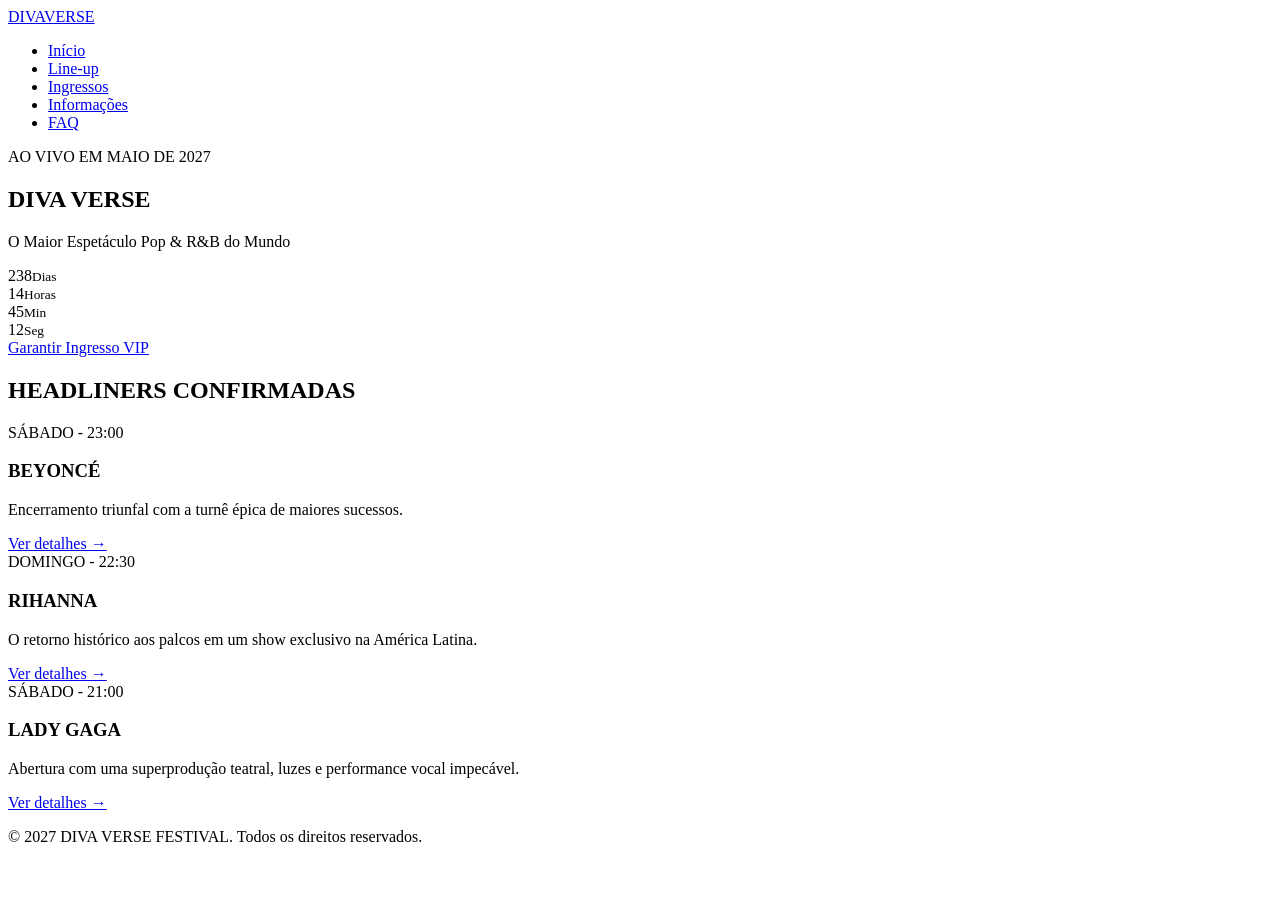
==== divaverse/index.html @ f8dd094c "Initial commit" ====
<!DOCTYPE html>
<html lang="pt-BR">
<head>
  <meta charset="UTF-8">
  <meta name="viewport" content="width=device-width, initial-scale=1.0">
  <title>DIVA VERSE FESTIVAL | Início</title>
  <link rel="stylesheet" href="../css/index.css">
</head>
<body>

  <header>
    <a href="index.html" class="logo">DIVA<span>VERSE</span></a>
    <nav>
      <ul>
        <li><a href="index.html" class="active">Início</a></li>
        <li><a href="lineup.html">Line-up</a></li>
        <li><a href="ingressos.html">Ingressos</a></li>
        <li><a href="informacoes.html">Informações</a></li>
        <li><a href="faq.html">FAQ</a></li>
      </ul>
    </nav>
  </header>

  <main>
    <section class="hero">
      <div class="hero-overlay"></div>
      <div class="hero-content">
        <span class="badge-pulse">AO VIVO EM MAIO DE 2027</span>
        <h1>DIVA VERSE</h1>
        <p class="subtitle">O Maior Espetáculo Pop & R&B do Mundo</p>
        
        <div class="countdown-container">
          <div class="time-box"><span id="days">238</span><small>Dias</small></div>
          <div class="time-box"><span id="hours">14</span><small>Horas</small></div>
          <div class="time-box"><span id="minutes">45</span><small>Min</small></div>
          <div class="time-box"><span id="seconds">12</span><small>Seg</small></div>
        </div>

        <a href="ingressos.html" class="btn-glow">Garantir Ingresso VIP</a>
      </div>
    </section>

    <section class="container">
      <h2 class="section-title">HEADLINERS CONFIRMADAS</h2>
      <div class="grid-3">
        <div class="feature-card">
          <div class="card-tag">SÁBADO - 23:00</div>
          <h3>BEYONCÉ</h3>
          <p>Encerramento triunfal com a turnê épica de maiores sucessos.</p>
          <a href="lineup.html" class="link-more">Ver detalhes &rarr;</a>
        </div>

        <div class="feature-card highlight">
          <div class="card-tag">DOMINGO - 22:30</div>
          <h3>RIHANNA</h3>
          <p>O retorno histórico aos palcos em um show exclusivo na América Latina.</p>
          <a href="lineup.html" class="link-more">Ver detalhes &rarr;</a>
        </div>

        <div class="feature-card">
          <div class="card-tag">SÁBADO - 21:00</div>
          <h3>LADY GAGA</h3>
          <p>Abertura com uma superprodução teatral, luzes e performance vocal impecável.</p>
          <a href="lineup.html" class="link-more">Ver detalhes &rarr;</a>
        </div>
      </div>
    </section>
  </main>

  <footer>
    <p>&copy; 2027 DIVA VERSE FESTIVAL. Todos os direitos reservados.</p>
  </footer>

</body>
</html>
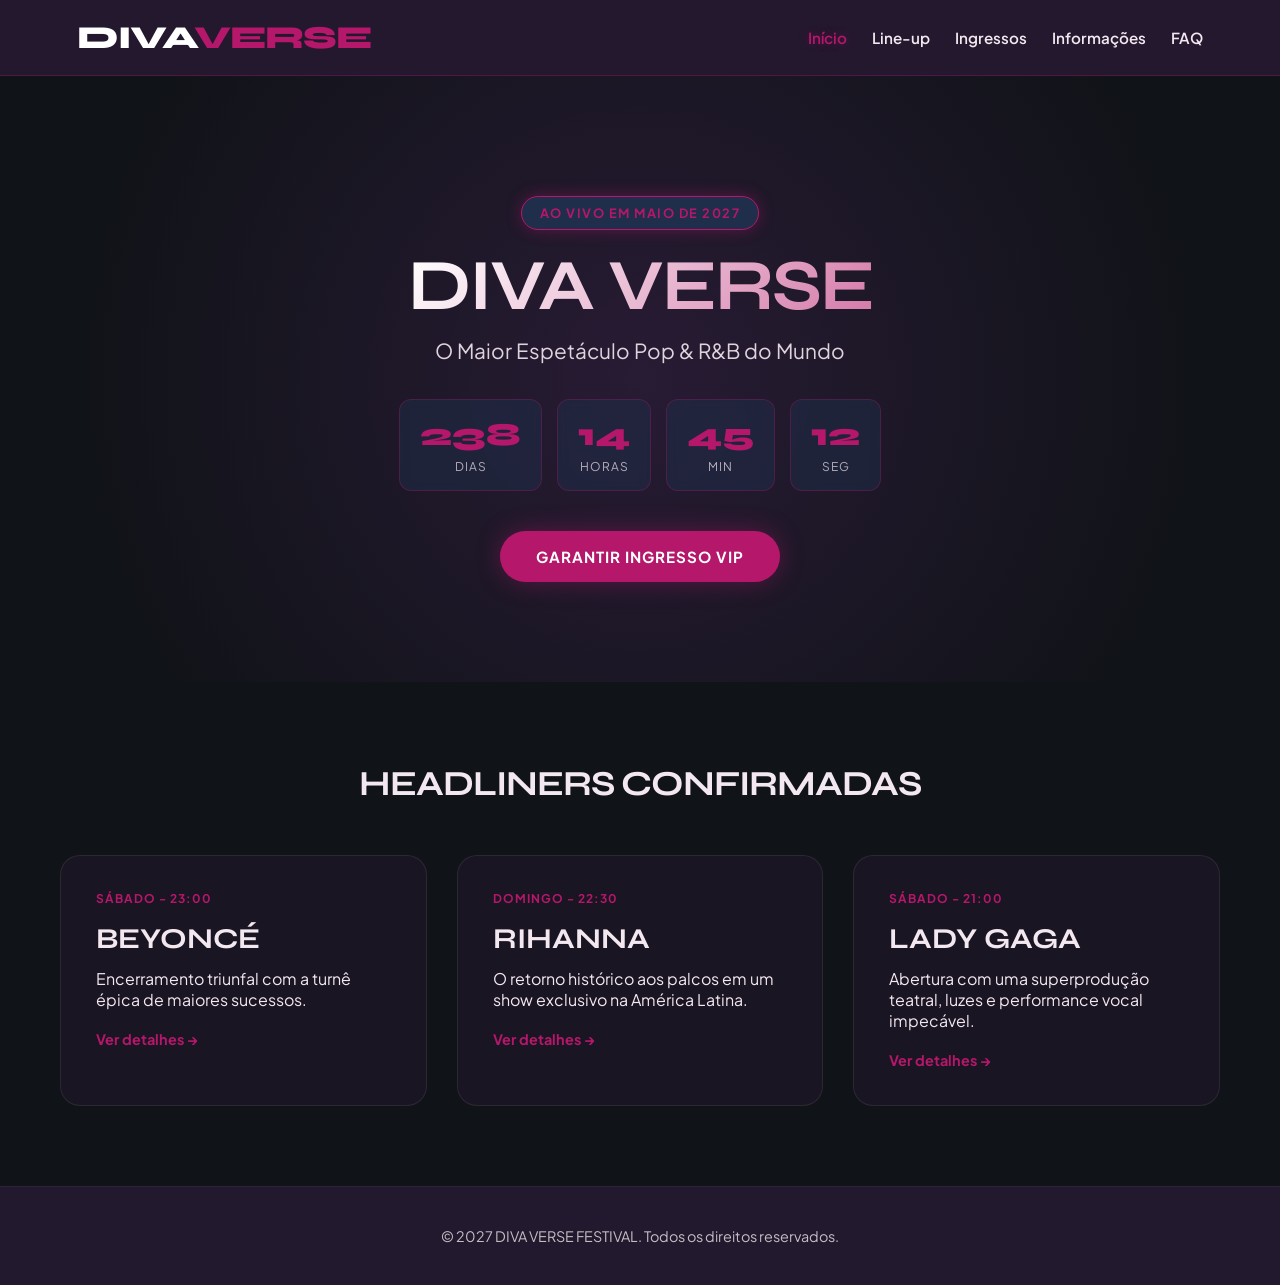
==== commit 4b1885b5: "quarto ajuste" ====
--- a/divaverse/index.html
+++ b/divaverse/index.html
@@ -4,7 +4,7 @@
   <meta charset="UTF-8">
   <meta name="viewport" content="width=device-width, initial-scale=1.0">
   <title>DIVA VERSE FESTIVAL | Início</title>
-  <link rel="stylesheet" href="../css/index.css">
+  <link rel="stylesheet" href="./CSS/index.css">
 </head>
 <body>
 
--- a/divaverse/CSS/index.css
+++ b/divaverse/CSS/index.css
@@ -0,0 +1,47 @@
+@import url('https://fonts.googleapis.com/css2?family=Syne:wght@700;800&family=Plus+Jakarta+Sans:wght@400;600;700&display=swap');
+
+:root {
+  --bg-dark: #101318;
+  --purple-dark: #281B34;
+  --magenta: #B5176A;
+  --magenta-glow: rgba(181, 23, 106, 0.4);
+  --blue-dark: #1F2E4A;
+  --text-light: #F4E8F0;
+  --font-title: 'Syne', sans-serif;
+  --font-body: 'Plus Jakarta Sans', sans-serif;
+}
+
+* { margin: 0; padding: 0; box-sizing: border-box; }
+body { background-color: var(--bg-dark); color: var(--text-light); font-family: var(--font-body); overflow-x: hidden; }
+
+header { background: rgba(40, 27, 52, 0.85); backdrop-filter: blur(12px); position: sticky; top: 0; z-index: 100; display: flex; justify-content: space-between; align-items: center; padding: 18px 6%; border-bottom: 1px solid rgba(181, 23, 106, 0.3); }
+.logo { font-family: var(--font-title); font-size: 2rem; color: #fff; text-decoration: none; font-weight: 800; letter-spacing: -1px; }
+.logo span { color: var(--magenta); }
+nav ul { display: flex; list-style: none; gap: 25px; }
+nav a { color: var(--text-light); text-decoration: none; font-weight: 600; transition: all 0.3s ease; font-size: 0.95rem; }
+nav a.active, nav a:hover { color: var(--magenta); text-shadow: 0 0 10px var(--magenta-glow); }
+
+.hero { position: relative; padding: 120px 20px 100px; text-align: center; background: radial-gradient(circle at center, var(--purple-dark) 0%, var(--bg-dark) 80%); }
+.badge-pulse { display: inline-block; background: var(--blue-dark); color: var(--magenta); border: 1px solid var(--magenta); padding: 8px 18px; border-radius: 50px; font-weight: 700; font-size: 0.8rem; letter-spacing: 1.5px; margin-bottom: 20px; box-shadow: 0 0 15px var(--magenta-glow); }
+.hero h1 { font-family: var(--font-title); font-size: 4.5rem; letter-spacing: -2px; line-height: 1; margin-bottom: 15px; background: linear-gradient(135deg, #fff 30%, var(--magenta) 100%); -webkit-background-clip: text; -webkit-text-fill-color: transparent; }
+.subtitle { font-size: 1.3rem; opacity: 0.9; margin-bottom: 35px; }
+
+.countdown-container { display: flex; justify-content: center; gap: 15px; margin-bottom: 40px; }
+.time-box { background: rgba(31, 46, 74, 0.5); border: 1px solid rgba(181, 23, 106, 0.3); padding: 15px 20px; border-radius: 12px; min-width: 80px; backdrop-filter: blur(5px); }
+.time-box span { font-family: var(--font-title); font-size: 2rem; display: block; color: var(--magenta); font-weight: 800; }
+.time-box small { font-size: 0.75rem; text-transform: uppercase; letter-spacing: 1px; opacity: 0.7; }
+
+.btn-glow { display: inline-block; background: var(--magenta); color: #fff; padding: 16px 36px; border-radius: 50px; font-weight: 700; text-decoration: none; text-transform: uppercase; font-size: 0.95rem; letter-spacing: 1px; transition: all 0.3s ease; box-shadow: 0 0 25px var(--magenta-glow); }
+.btn-glow:hover { transform: translateY(-3px); box-shadow: 0 0 40px rgba(181, 23, 106, 0.8); }
+
+.container { max-width: 1200px; margin: 0 auto; padding: 80px 20px; }
+.section-title { font-family: var(--font-title); font-size: 2.2rem; text-align: center; margin-bottom: 50px; letter-spacing: -1px; }
+
+.grid-3 { display: grid; grid-template-columns: repeat(auto-fit, minmax(300px, 1fr)); gap: 30px; }
+.feature-card { background: rgba(40, 27, 52, 0.4); border: 1px solid rgba(255, 255, 255, 0.08); padding: 35px; border-radius: 20px; transition: all 0.4s ease; position: relative; }
+.feature-card:hover { transform: translateY(-10px); border-color: var(--magenta); box-shadow: 0 10px 30px var(--magenta-glow); }
+.card-tag { font-size: 0.75rem; font-weight: 700; color: var(--magenta); letter-spacing: 1px; margin-bottom: 15px; }
+.feature-card h3 { font-family: var(--font-title); font-size: 1.8rem; margin-bottom: 12px; }
+.link-more { display: inline-block; margin-top: 20px; color: var(--magenta); text-decoration: none; font-weight: 700; font-size: 0.9rem; }
+
+footer { text-align: center; padding: 40px; background: var(--purple-dark); border-top: 1px solid rgba(255,255,255,0.05); font-size: 0.9rem; opacity: 0.8; }
